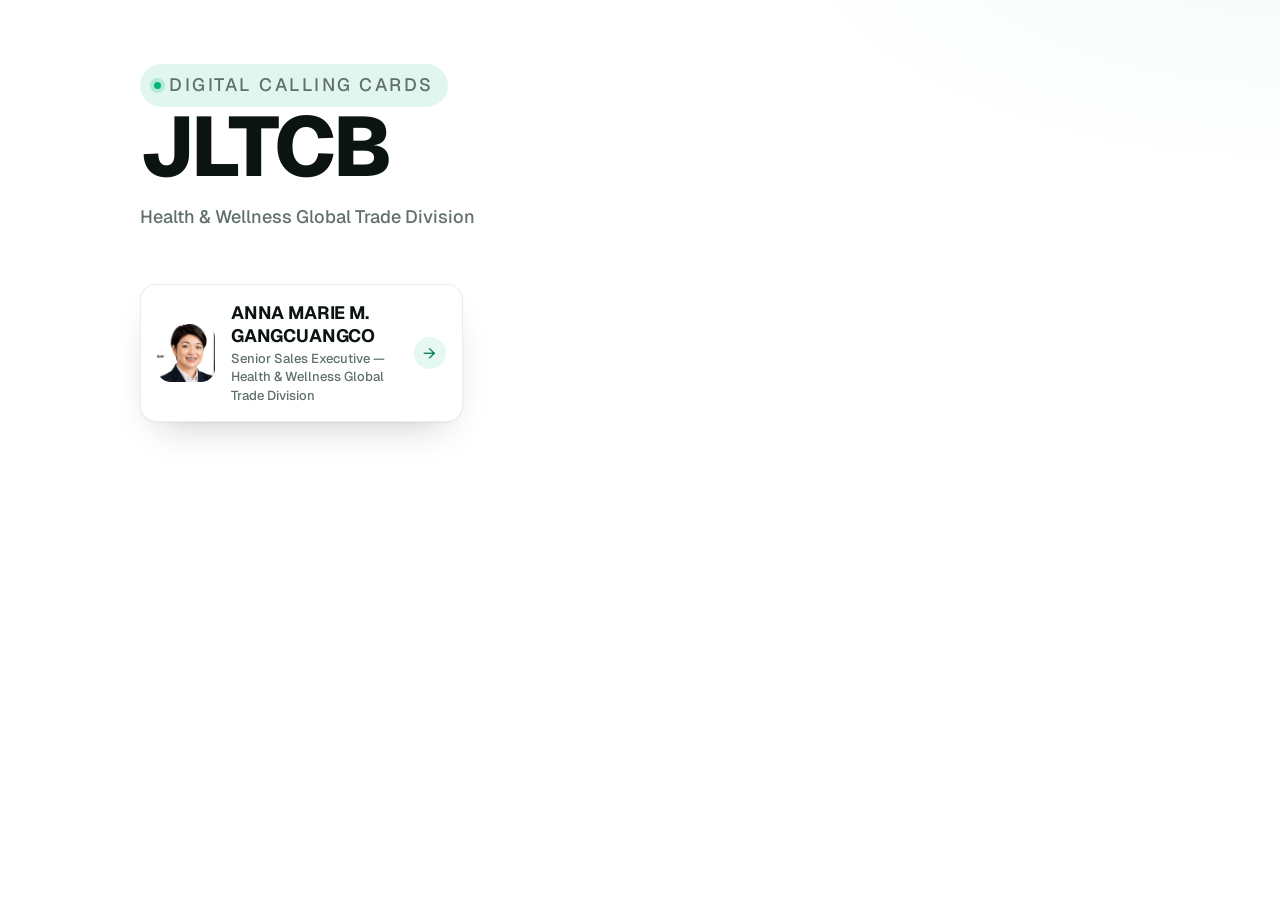
==== companies/jltcb/index.html @ 3c0bb4be "Digital calling cards: per-company folders, modern responsive design Co-Authored-By: Claude Opus 4.8" ====
<!DOCTYPE html>
<html lang="en">
<head>
  <meta charset="UTF-8" />
  <meta name="viewport" content="width=device-width, initial-scale=1.0, viewport-fit=cover" />
  <meta name="theme-color" content="#0f2e23" />
  <title>Contacts</title>
  <link rel="preconnect" href="https://fonts.googleapis.com" />
  <link rel="preconnect" href="https://fonts.gstatic.com" crossorigin />
  <link href="https://fonts.googleapis.com/css2?family=Geist:wght@300;400;500;600;700;800;900&display=swap" rel="stylesheet" />
  <link rel="stylesheet" href="../../assets/style.css" />
</head>
<body>
  <main class="wrap">
    <header class="hero" id="dirHead"></header>
    <section id="dirGrid" class="grid"></section>
  </main>

  <!-- Company data first, then the shared renderer -->
  <script src="data.js"></script>
  <script src="../../assets/directory.js"></script>
</body>
</html>
---- assets/style.css ----
/* ============================================================
   Digital Calling Cards — Modern Edition
   Bright, airy, mobile-first. Bricolage Grotesque display +
   Manrope body. Elevated white cards, emerald gradient accent.
   You normally never edit this file — only brand colors below.
   ============================================================ */
:root {
  --bg:          #ffffff;
  --surface:     #ffffff;
  --ink:         #0c1411;
  --muted:       #61706a;
  --accent:      #00b673;   /* vibrant emerald */
  --accent-2:    #19d6a0;   /* mint */
  --accent-deep: #027a52;
  --line:        rgba(12, 20, 17, 0.08);
  --line-strong: rgba(12, 20, 17, 0.14);
  --grad:        linear-gradient(135deg, var(--accent-deep), var(--accent) 55%, var(--accent-2));
  --radius:      28px;
  --radius-sm:   16px;
  --shadow:      0 1px 2px rgba(12,20,17,.04), 0 18px 40px -20px rgba(12,20,17,.28);
  --shadow-lg:   0 1px 2px rgba(12,20,17,.05), 0 40px 80px -32px rgba(2,122,82,.42);
  --ease:        cubic-bezier(.22, 1, .36, 1);
}

* { box-sizing: border-box; }
html { -webkit-text-size-adjust: 100%; scroll-behavior: smooth; }

body {
  margin: 0;
  min-height: 100dvh;
  font-family: "Geist", system-ui, -apple-system, sans-serif;
  font-size: 16px;
  color: var(--ink);
  background-color: var(--bg);
  background-image:
    radial-gradient(900px 480px at 100% -12%, rgba(0,182,115,0.05), transparent 62%);
  background-attachment: fixed;
  -webkit-font-smoothing: antialiased;
}

a { color: inherit; }

.wrap {
  width: 100%;
  max-width: 1080px;
  margin: 0 auto;
  padding:
    calc(clamp(26px, 6vw, 64px) + env(safe-area-inset-top))
    clamp(18px, 5vw, 40px)
    calc(80px + env(safe-area-inset-bottom));
}

/* ---------- Eyebrow ---------- */
.eyebrow {
  display: inline-flex;
  align-items: center;
  gap: 8px;
  padding: 7px 14px;
  border-radius: 999px;
  background: rgba(0,182,115,0.12);
  color: var(--accent-deep);
  text-transform: uppercase;
  letter-spacing: 0.14em;
  font-size: 11px;
  font-weight: 800;
  margin: 0 0 22px;
}
.eyebrow::before { content: ""; width: 7px; height: 7px; border-radius: 50%; background: var(--accent); box-shadow: 0 0 0 4px rgba(0,182,115,0.2); }

/* ---------- Hero ---------- */
.hero { margin-bottom: clamp(30px, 6vw, 52px); animation: rise .8s var(--ease) both; }
.hero h1 {
  font-family: "Geist", system-ui, sans-serif;
  font-weight: 800;
  font-size: clamp(40px, 11vw, 84px);
  line-height: 0.96;
  letter-spacing: -0.035em;
  margin: 0 0 16px;
}
.hero h1 em {
  font-style: normal;
  background: var(--grad);
  -webkit-background-clip: text;
  background-clip: text;
  color: transparent;
}
.hero p {
  margin: 0;
  max-width: 50ch;
  color: var(--muted);
  font-size: clamp(15px, 2.4vw, 18px);
  line-height: 1.6;
  font-weight: 500;
}
.brand-logo {
  display: block;
  height: clamp(44px, 11vw, 64px);
  width: auto;
  max-width: 60%;
  object-fit: contain;
  object-position: left;
  margin: 0 0 22px;
}

/* ---------- Company landing cards ---------- */
.company-grid {
  display: grid;
  gap: clamp(14px, 2.4vw, 20px);
  grid-template-columns: repeat(auto-fill, minmax(min(100%, 270px), 1fr));
}
.company-card {
  position: relative;
  display: flex;
  flex-direction: column;
  align-items: flex-start;
  min-height: 250px;
  padding: 26px;
  border: 1px solid var(--line);
  border-radius: var(--radius);
  background: var(--surface);
  text-decoration: none;
  color: var(--ink);
  box-shadow: var(--shadow);
  overflow: hidden;
  transition: transform .45s var(--ease), box-shadow .45s var(--ease);
  animation: rise .7s var(--ease) both;
}
.company-card::before {
  content: "";
  position: absolute; inset: 0 0 auto 0; height: 4px;
  background: var(--grad);
  transform: scaleX(0); transform-origin: left;
  transition: transform .5s var(--ease);
}
.company-card:hover, .company-card:focus-visible {
  transform: translateY(-6px);
  box-shadow: var(--shadow-lg);
  outline: none;
}
.company-card:hover::before, .company-card:focus-visible::before { transform: scaleX(1); }

.company-card .logo-box {
  display: flex; align-items: center; justify-content: flex-start;
  height: 84px; width: 100%; margin-bottom: auto;
}
/* transparent PNG straight on white — no backing */
.company-card .logo-box img {
  max-height: 80px; max-width: 80%; width: auto;
  object-fit: contain; object-position: left center;
}
.company-card .logo-initials {
  display: grid; place-items: center;
  height: 66px; width: 66px;
  border-radius: 18px;
  background: var(--grad);
  color: #fff; font-family: "Geist", sans-serif; font-weight: 800; font-size: 26px;
}
.company-card h2 {
  font-family: "Geist", sans-serif;
  font-weight: 700; font-size: 23px; letter-spacing: -0.02em;
  margin: 20px 0 6px;
}
.company-card p { margin: 0 0 18px; color: var(--muted); font-size: 13.5px; line-height: 1.5; font-weight: 500; }
.company-card .go-btn {
  display: inline-flex; align-items: center; gap: 8px;
  width: 100%;
  font-size: 12px; font-weight: 800; letter-spacing: 0.12em; text-transform: uppercase;
  color: var(--accent-deep);
}
.company-card .go-btn span {
  margin-left: auto;
  display: grid; place-items: center;
  width: 34px; height: 34px; border-radius: 50%;
  background: rgba(0,182,115,0.12);
  font-size: 16px;
  transition: transform .4s var(--ease), background .4s var(--ease);
}
.company-card:hover .go-btn span { transform: translateX(4px); background: var(--accent); color: #fff; }

/* ---------- Contact directory ---------- */
.grid { display: grid; gap: clamp(12px, 2vw, 16px); grid-template-columns: repeat(auto-fill, minmax(min(100%, 300px), 1fr)); }
.tile {
  display: flex; gap: 16px; align-items: center;
  padding: 16px;
  border: 1px solid var(--line);
  border-radius: var(--radius-sm);
  background: var(--surface);
  text-decoration: none; color: var(--ink);
  box-shadow: var(--shadow);
  transition: transform .35s var(--ease), box-shadow .35s var(--ease);
  animation: rise .6s var(--ease) both;
}
.tile:hover, .tile:focus-visible { transform: translateY(-4px); box-shadow: var(--shadow-lg); outline: none; }
.tile .thumb {
  width: 58px; height: 58px; flex: 0 0 auto;
  border-radius: 14px; object-fit: cover;
  background: var(--grad);
  display: grid; place-items: center;
  color: #fff; font-family: "Geist", sans-serif; font-weight: 800; font-size: 20px;
}
.tile .meta { min-width: 0; }
.tile h2 { font-family: "Geist", sans-serif; font-weight: 700; font-size: 18px; margin: 0 0 3px; letter-spacing: -0.01em; }
.tile p { margin: 0; color: var(--muted); font-size: 13px; line-height: 1.4; font-weight: 500; }
.tile .go {
  margin-left: auto; flex: 0 0 auto;
  display: grid; place-items: center; width: 32px; height: 32px; border-radius: 50%;
  background: rgba(0,182,115,0.1); color: var(--accent-deep); font-size: 16px;
  transition: transform .35s var(--ease), background .35s var(--ease);
}
.tile:hover .go { transform: translateX(3px); background: var(--accent); color: #fff; }

.empty {
  border: 1px dashed var(--line-strong);
  border-radius: var(--radius);
  padding: 30px; color: var(--muted); background: var(--surface);
}

/* ---------- Single contact card ---------- */
.card-shell { display: grid; place-items: center; min-height: 100dvh; padding: clamp(16px, 4vw, 44px) clamp(14px, 4vw, 44px); padding-top: calc(env(safe-area-inset-top) + 16px); }
.card {
  width: min(440px, 100%);
  background: var(--surface);
  border-radius: 32px;
  box-shadow: var(--shadow-lg);
  overflow: hidden;
  animation: rise .7s var(--ease) both;
}
/* Avatar header — left-aligned profile */
.card-head {
  position: relative;
  display: flex;
  align-items: center;
  gap: 18px;
  padding: clamp(50px, 13vw, 60px) clamp(22px, 6vw, 30px) 0;
}
.card-logo {
  position: absolute; top: clamp(20px, 5vw, 24px); left: clamp(22px, 6vw, 30px);
  height: 24px; width: auto; max-width: 48%;
  object-fit: contain; object-position: left;
  opacity: 0.95;
}
.avatar {
  flex: 0 0 auto;
  width: 92px; height: 92px;
  border-radius: 24px;
  object-fit: cover;
  background: #eef2f0;
  box-shadow: 0 0 0 4px rgba(0,182,115,0.14), 0 16px 30px -14px rgba(2,122,82,.45);
}
.avatar-fallback {
  display: grid; place-items: center;
  background: var(--grad);
  color: #fff; font-family: "Geist", sans-serif; font-weight: 800; font-size: 32px;
}
.card-head .id { min-width: 0; }
.card-head h1 {
  font-family: "Geist", sans-serif;
  font-weight: 800;
  font-size: clamp(20px, 5.4vw, 25px);
  line-height: 1.12; letter-spacing: -0.03em;
  margin: 0 0 6px;
}
.card-head .title { margin: 0; color: var(--muted); font-size: 13.5px; line-height: 1.45; font-weight: 500; }

.card .body { padding: clamp(18px, 5vw, 24px) clamp(22px, 6vw, 30px) 28px; text-align: left; }
.card .company {
  display: inline-block;
  margin: 0 0 4px;
  padding: 6px 14px; border-radius: 999px;
  background: rgba(0,182,115,0.12); color: var(--accent-deep);
  font-size: 11px; font-weight: 800; letter-spacing: 0.14em; text-transform: uppercase;
}

.actions { display: grid; gap: 10px; margin: 24px 0 4px; }
@media (min-width: 380px) { .actions { grid-template-columns: 1fr 1fr; } .actions .full { grid-column: 1 / -1; } }
.btn {
  display: flex; align-items: center; justify-content: center; gap: 8px;
  min-height: 50px;
  border: 1px solid var(--line-strong);
  background: var(--surface);
  color: var(--ink);
  text-decoration: none;
  border-radius: 14px;
  padding: 13px 14px;
  font-family: inherit; font-weight: 700; font-size: 14.5px;
  cursor: pointer;
  transition: transform .12s var(--ease), border-color .25s var(--ease), background .25s var(--ease), box-shadow .25s var(--ease);
}
.btn:hover { border-color: var(--accent); background: rgba(0,182,115,0.06); }
.btn:active { transform: scale(.97); }
.btn.primary { background: var(--grad); color: #fff; border-color: transparent; box-shadow: 0 14px 26px -12px rgba(2,122,82,.7); }
.btn.primary:hover { filter: brightness(1.05); }

.details {
  border-top: 1px solid var(--line);
  text-align: left;
  margin-top: 24px; padding-top: 20px;
  display: grid; gap: 16px;
  font-size: 14px; line-height: 1.5;
}
.details p { margin: 0; }
.details strong {
  display: block;
  font-size: 10.5px; font-weight: 800; letter-spacing: 0.16em; text-transform: uppercase;
  color: var(--accent-deep); margin-bottom: 4px;
}

.back {
  display: inline-block; margin-top: 24px;
  color: var(--muted); text-decoration: none;
  font-size: 12px; letter-spacing: 0.1em; text-transform: uppercase; font-weight: 700;
}
.back:hover { color: var(--accent-deep); }

.footer { margin-top: 50px; color: var(--muted); font-size: 12.5px; font-weight: 500; }
.footer a { color: var(--accent-deep); text-decoration: none; font-weight: 700; }
.footer a:hover { text-decoration: underline; }

/* ---------- Staggered entrance ---------- */
@keyframes rise {
  from { opacity: 0; transform: translateY(18px); }
  to   { opacity: 1; transform: translateY(0); }
}
.company-card:nth-child(2), .tile:nth-child(2) { animation-delay: .06s; }
.company-card:nth-child(3), .tile:nth-child(3) { animation-delay: .12s; }
.company-card:nth-child(4), .tile:nth-child(4) { animation-delay: .18s; }
.company-card:nth-child(5), .tile:nth-child(5) { animation-delay: .24s; }
.company-card:nth-child(6), .tile:nth-child(6) { animation-delay: .30s; }
.company-card:nth-child(n+7), .tile:nth-child(n+7) { animation-delay: .36s; }

@media (max-width: 480px) {
  .card { border-radius: 26px; }
  .company-card { min-height: 220px; }
}
@media (prefers-reduced-motion: reduce) {
  *, *::before, *::after { animation: none !important; transition: none !important; scroll-behavior: auto !important; }
}
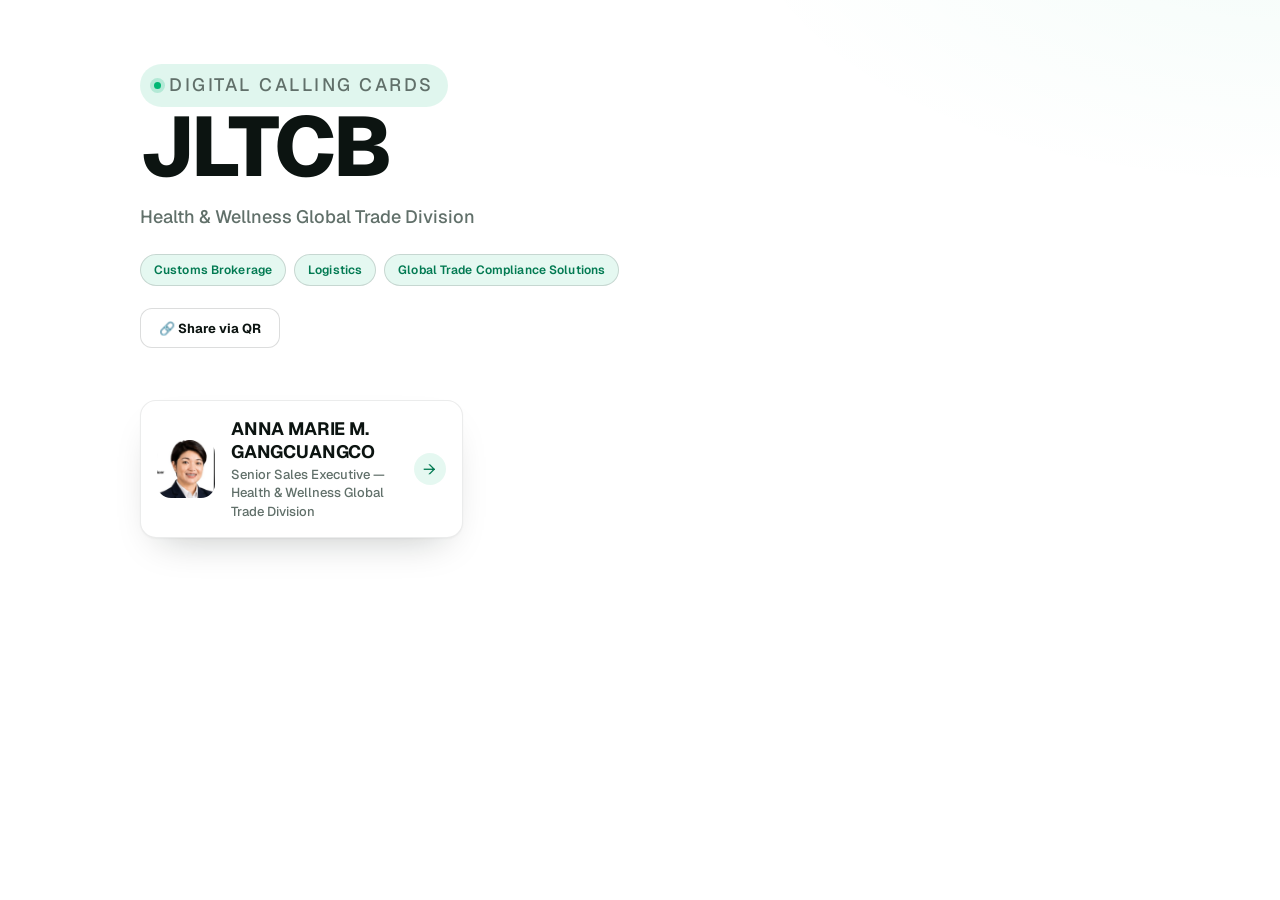
==== commit f8d108ff: "Add multiple addresses with map directions, QR sharing, and compact layout - Support multiple addres" ====
--- a/companies/jltcb/index.html
+++ b/companies/jltcb/index.html
@@ -18,6 +18,7 @@
 
   <!-- Company data first, then the shared renderer -->
   <script src="data.js"></script>
+  <script src="../../assets/qr.js"></script>
   <script src="../../assets/directory.js"></script>
 </body>
 </html>
--- a/assets/style.css
+++ b/assets/style.css
@@ -102,6 +102,37 @@
   margin: 0 0 22px;
 }
 
+/* ---------- Service chips ---------- */
+.chips {
+  list-style: none;
+  display: flex;
+  flex-wrap: nowrap;
+  gap: 8px;
+  padding: 0 0 2px;
+  margin: 18px 0 0;
+  overflow-x: auto;
+  -webkit-overflow-scrolling: touch;
+  scroll-snap-type: x proximity;
+  scrollbar-width: none;          /* Firefox */
+  -ms-overflow-style: none;       /* IE/Edge */
+}
+.chips::-webkit-scrollbar { display: none; }  /* Chrome/Safari */
+.chips li {
+  flex: 0 0 auto;
+  white-space: nowrap;
+  scroll-snap-align: start;
+  font-size: 12px;
+  font-weight: 600;
+  letter-spacing: 0.01em;
+  padding: 7px 13px;
+  border-radius: 999px;
+  background: rgba(0,182,115,0.10);
+  color: var(--accent-deep);
+  border: 1px solid var(--line-strong);
+}
+.hero .chips { margin-top: 22px; }
+.card .body .chips { margin: 14px 0 4px; }
+
 /* ---------- Company landing cards ---------- */
 .company-grid {
   display: grid;
@@ -271,18 +302,18 @@
   font-size: 11px; font-weight: 800; letter-spacing: 0.14em; text-transform: uppercase;
 }
 
-.actions { display: grid; gap: 10px; margin: 24px 0 4px; }
+.actions { display: grid; gap: 8px; margin: 18px 0 4px; }
 @media (min-width: 380px) { .actions { grid-template-columns: 1fr 1fr; } .actions .full { grid-column: 1 / -1; } }
 .btn {
-  display: flex; align-items: center; justify-content: center; gap: 8px;
-  min-height: 50px;
+  display: flex; align-items: center; justify-content: center; gap: 6px;
+  min-height: 40px;
   border: 1px solid var(--line-strong);
   background: var(--surface);
   color: var(--ink);
   text-decoration: none;
-  border-radius: 14px;
-  padding: 13px 14px;
-  font-family: inherit; font-weight: 700; font-size: 14.5px;
+  border-radius: 12px;
+  padding: 9px 12px;
+  font-family: inherit; font-weight: 700; font-size: 13px;
   cursor: pointer;
   transition: transform .12s var(--ease), border-color .25s var(--ease), background .25s var(--ease), box-shadow .25s var(--ease);
 }
@@ -294,19 +325,91 @@
 .details {
   border-top: 1px solid var(--line);
   text-align: left;
-  margin-top: 24px; padding-top: 20px;
-  display: grid; gap: 16px;
-  font-size: 14px; line-height: 1.5;
+  margin-top: 16px; padding-top: 14px;
+  display: grid; gap: 5px;
+  font-size: 14px; line-height: 1.4;
 }
 .details p { margin: 0; }
 .details strong {
   display: block;
   font-size: 10.5px; font-weight: 800; letter-spacing: 0.16em; text-transform: uppercase;
-  color: var(--accent-deep); margin-bottom: 4px;
+  color: var(--accent-deep); margin-bottom: 1px;
+}
+
+.addr-block { display: grid; gap: 8px; }
+.addr-block > strong { margin-bottom: 5px; }
+.addr-link {
+  display: block;
+  border: 1px solid var(--line-strong);
+  background: var(--surface);
+  border-radius: 12px;
+  padding: 9px 12px;
+  text-decoration: none;
+  color: var(--ink);
+  transition: transform .12s var(--ease), border-color .25s var(--ease), background .25s var(--ease);
+}
+.addr-link:hover { border-color: var(--accent); background: rgba(0,182,115,0.06); }
+.addr-link:active { transform: scale(.99); }
+.addr-label {
+  display: block;
+  font-size: 10.5px; font-weight: 800; letter-spacing: 0.12em; text-transform: uppercase;
+  color: var(--accent-deep); margin-bottom: 2px;
+}
+.addr-text { display: block; font-size: 13.5px; line-height: 1.4; }
+.addr-go {
+  display: inline-block; margin-top: 5px;
+  font-size: 12px; font-weight: 700; color: var(--accent-deep);
+}
+
+.dir-share { display: inline-flex; width: auto; margin: 20px auto 0; padding: 9px 18px; }
+
+/* ---------- Share QR modal ---------- */
+.qr-overlay {
+  position: fixed; inset: 0; z-index: 100;
+  display: flex; align-items: center; justify-content: center;
+  padding: 22px;
+  background: rgba(12, 20, 17, 0.55);
+  backdrop-filter: blur(4px);
+  -webkit-backdrop-filter: blur(4px);
+  animation: qrFade .2s var(--ease);
+}
+@keyframes qrFade { from { opacity: 0; } to { opacity: 1; } }
+.qr-modal {
+  position: relative;
+  width: 100%; max-width: 340px;
+  background: var(--surface);
+  border-radius: var(--radius);
+  box-shadow: var(--shadow-lg);
+  padding: 30px 26px 24px;
+  text-align: center;
+  animation: qrPop .26s var(--ease);
+}
+@keyframes qrPop { from { transform: translateY(14px) scale(.96); opacity: 0; } to { transform: none; opacity: 1; } }
+.qr-close {
+  position: absolute; top: 12px; right: 14px;
+  width: 34px; height: 34px;
+  border: none; background: transparent;
+  font-size: 26px; line-height: 1; color: var(--muted);
+  cursor: pointer; border-radius: 10px;
+}
+.qr-close:hover { color: var(--ink); background: var(--line); }
+.qr-title { margin: 0; font-size: 18px; font-weight: 800; color: var(--ink); }
+.qr-sub { margin: 4px 0 18px; font-size: 13px; color: var(--muted); }
+.qr-img {
+  display: flex; align-items: center; justify-content: center;
+  min-height: 200px; padding: 14px;
+  background: #fff; border: 1px solid var(--line-strong);
+  border-radius: var(--radius-sm);
+}
+.qr-img img { width: 100%; max-width: 240px; height: auto; display: block; }
+.qr-fallback { font-size: 13px; color: var(--muted); line-height: 1.5; }
+.qr-link {
+  margin: 14px 0 18px;
+  font-size: 12.5px; word-break: break-all; color: var(--accent-deep); font-weight: 600;
 }
 
 .back {
-  display: inline-block; margin-top: 24px;
+  display: inline-block; margin-top: 16px;
   color: var(--muted); text-decoration: none;
   font-size: 12px; letter-spacing: 0.1em; text-transform: uppercase; font-weight: 700;
 }
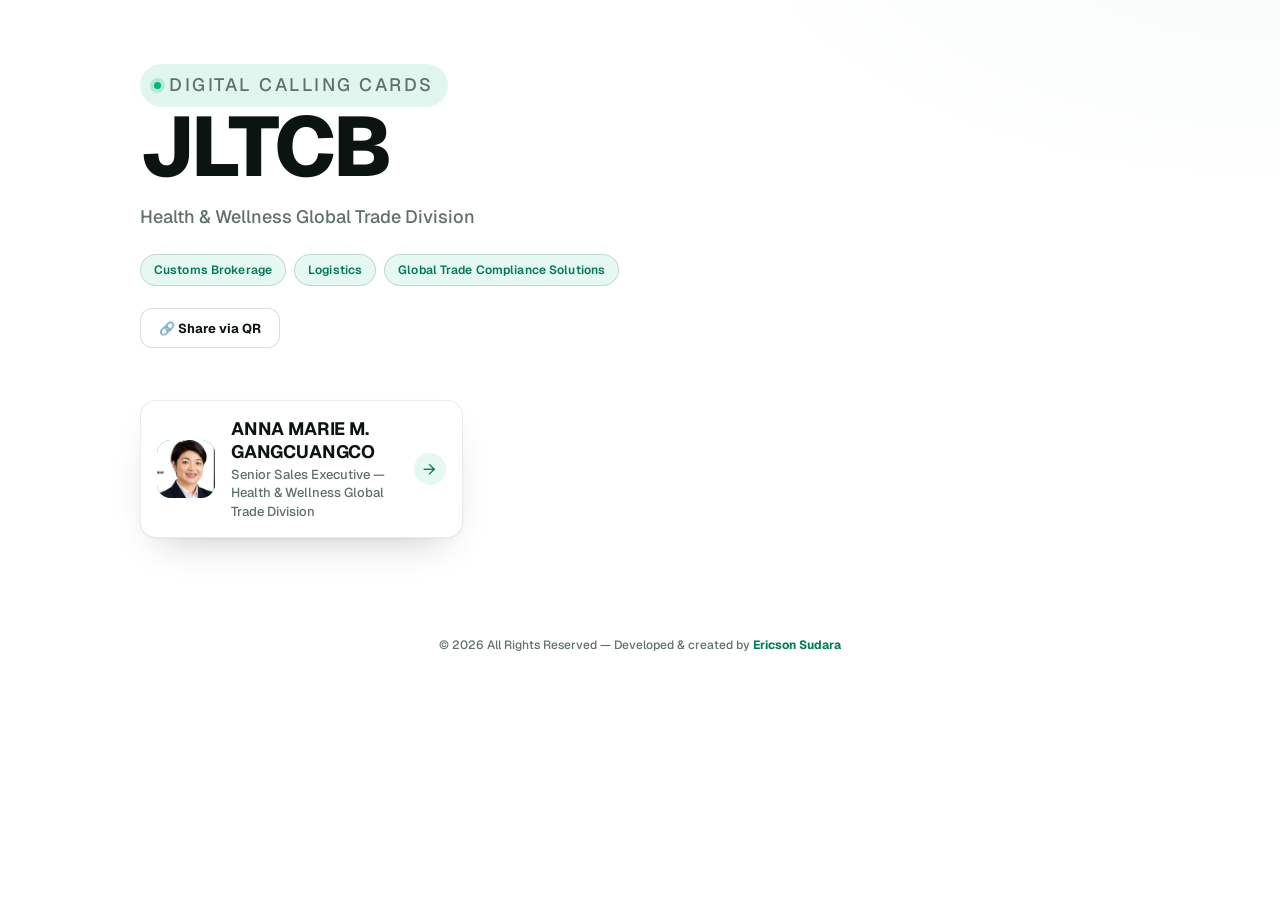
==== commit c991af30: "Add site credit footer with Facebook link Footer ("© 2026 All Rights Reserved — Developed & created " ====
--- a/companies/jltcb/index.html
+++ b/companies/jltcb/index.html
@@ -16,6 +16,11 @@
     <section id="dirGrid" class="grid"></section>
   </main>
 
+  <footer class="site-credit">
+    © 2026 All Rights Reserved — Developed &amp; created by
+    <a href="https://www.facebook.com/Surdz14" target="_blank" rel="noopener">Ericson Sudara</a>
+  </footer>
+
   <!-- Company data first, then the shared renderer -->
   <script src="data.js"></script>
   <script src="../../assets/qr.js"></script>
--- a/assets/style.css
+++ b/assets/style.css
@@ -419,6 +419,15 @@
 .footer a { color: var(--accent-deep); text-decoration: none; font-weight: 700; }
 .footer a:hover { text-decoration: underline; }
 
+.site-credit {
+  text-align: center;
+  padding: 18px 20px calc(26px + env(safe-area-inset-bottom));
+  color: var(--muted);
+  font-size: 12px; font-weight: 500; line-height: 1.5;
+}
+.site-credit a { color: var(--accent-deep); text-decoration: none; font-weight: 700; }
+.site-credit a:hover { text-decoration: underline; }
+
 /* ---------- Staggered entrance ---------- */
 @keyframes rise {
   from { opacity: 0; transform: translateY(18px); }
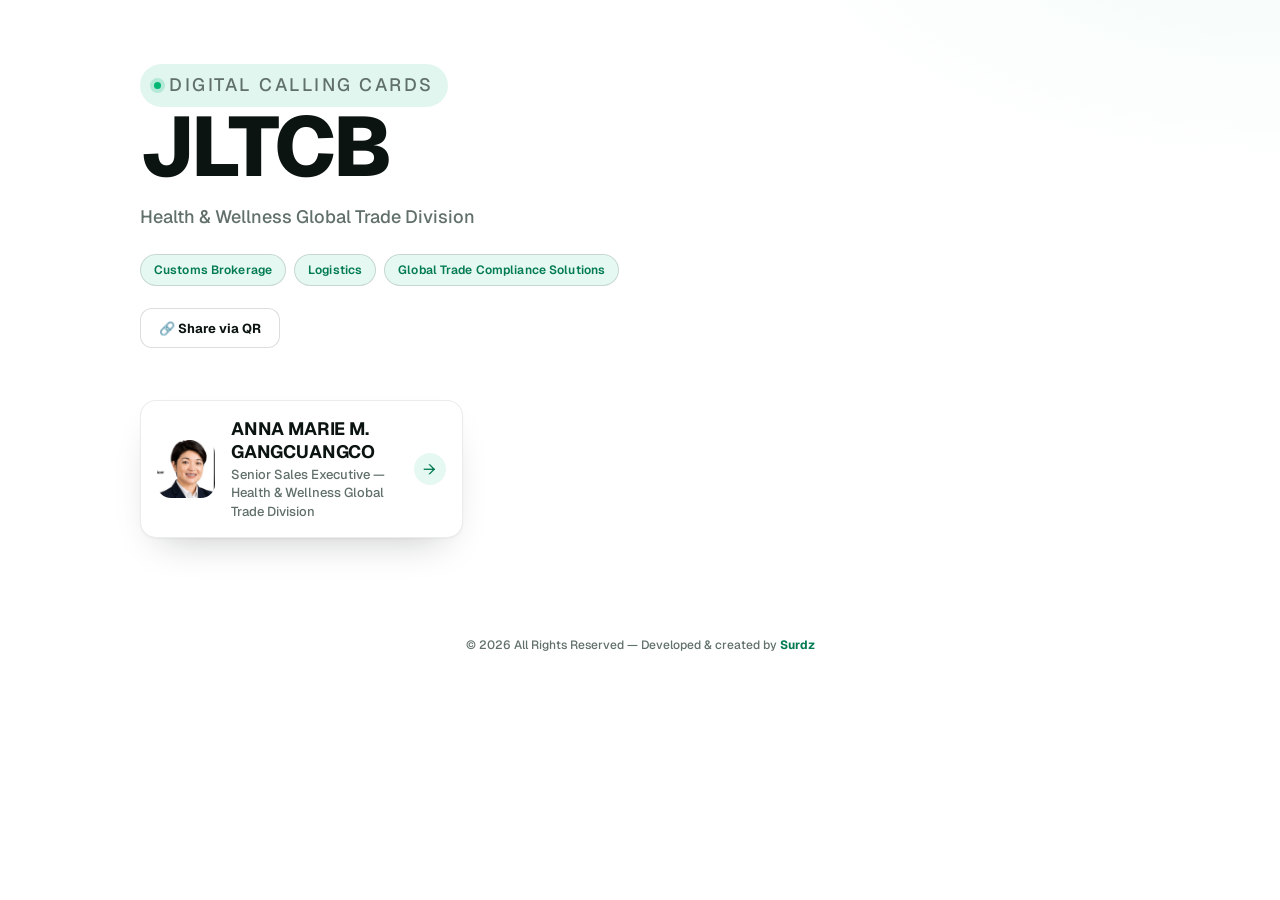
==== commit 1c53832c: "Change footer credit name to Surdz Co-Authored-By: Claude Opus 4.8 (1M context) <noreply@anthropic.c" ====
--- a/companies/jltcb/index.html
+++ b/companies/jltcb/index.html
@@ -18,7 +18,7 @@
 
   <footer class="site-credit">
     © 2026 All Rights Reserved — Developed &amp; created by
-    <a href="https://www.facebook.com/Surdz14" target="_blank" rel="noopener">Ericson Sudara</a>
+    <a href="https://www.facebook.com/Surdz14" target="_blank" rel="noopener">Surdz</a>
   </footer>
 
   <!-- Company data first, then the shared renderer -->
